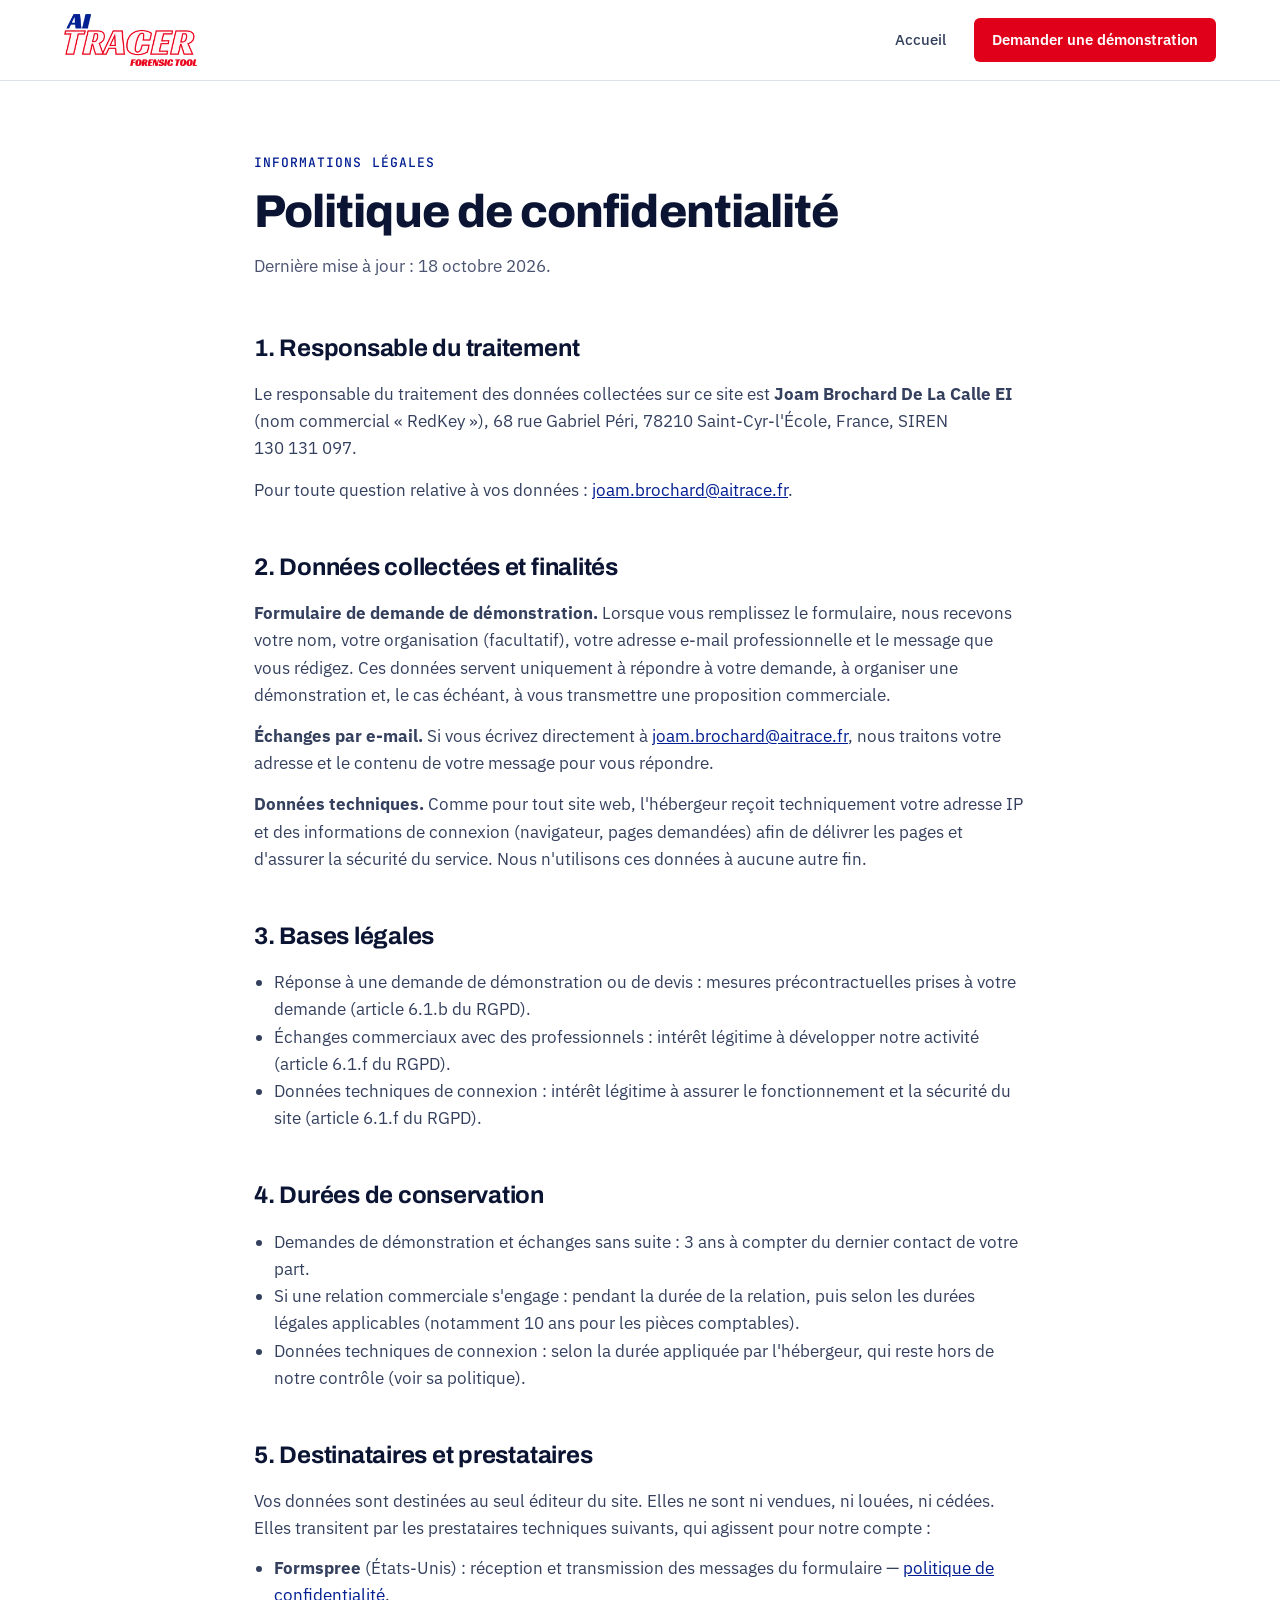
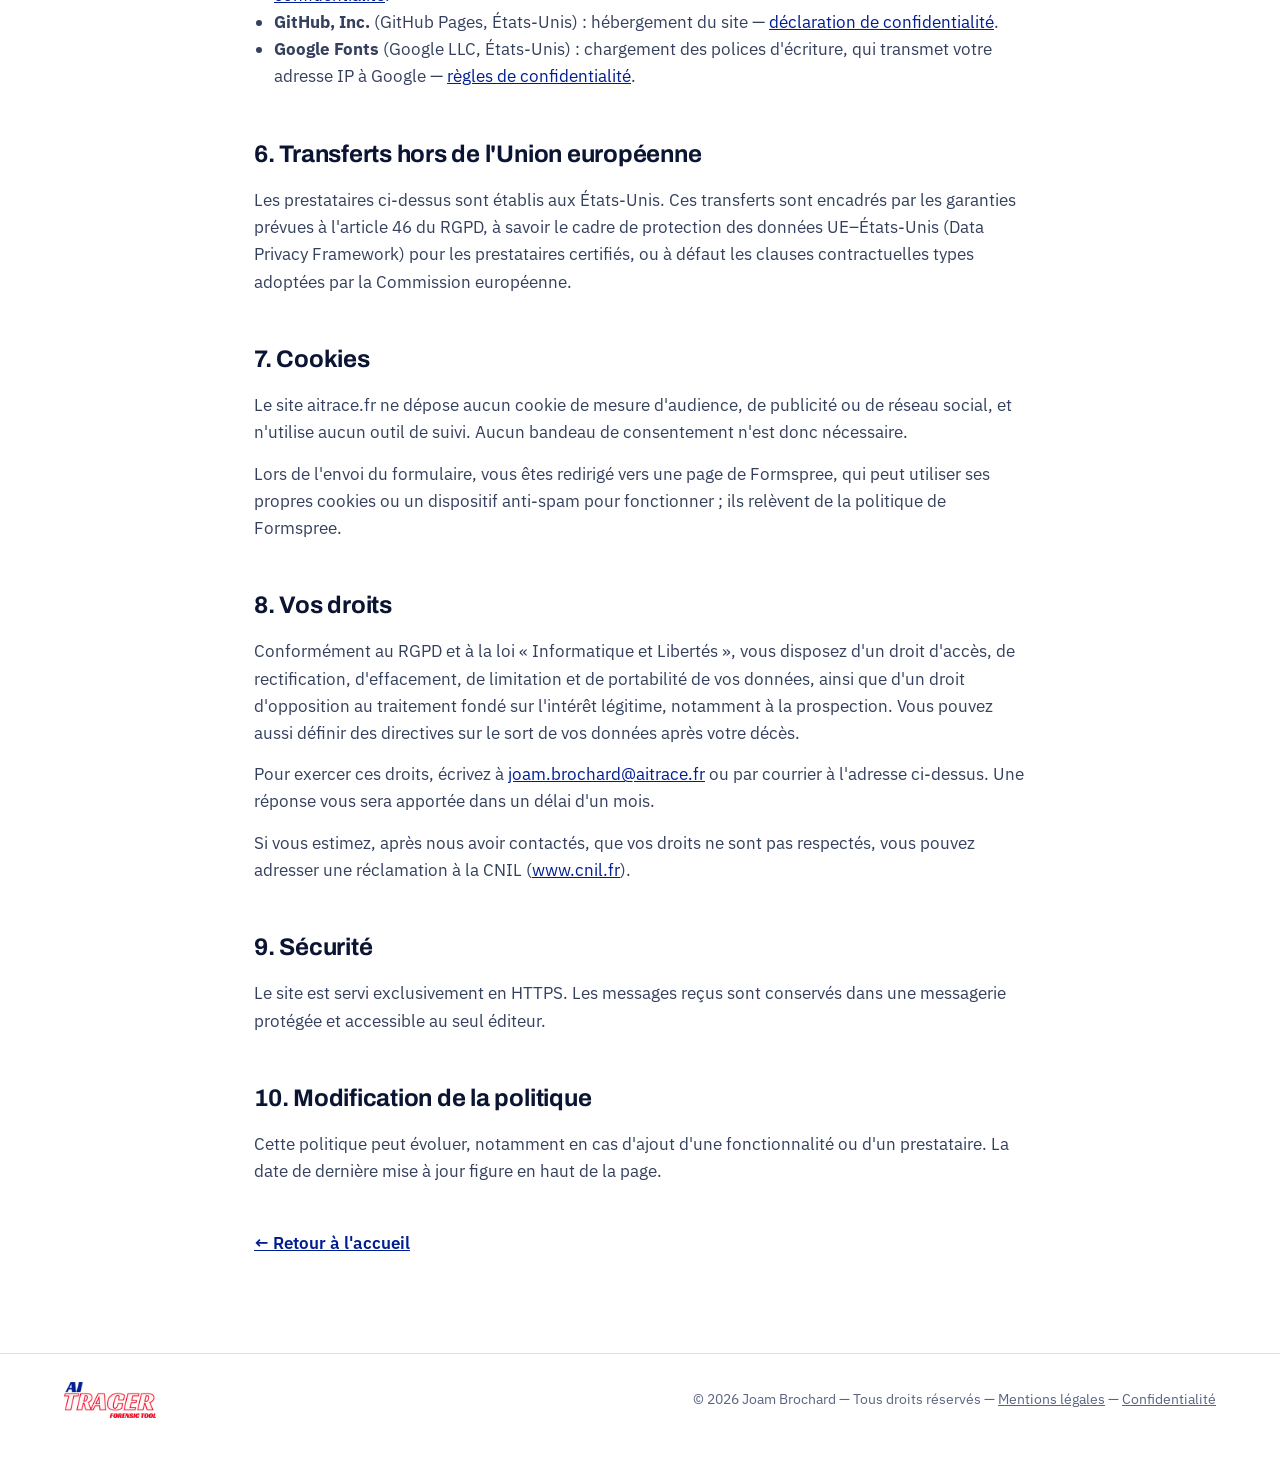
==== confidentialite.html @ ea72e315 "Ajout de la politique de confidentialité Co-Authored-By: Claude Opus 5.5 <noreply@anthropic.com>" ====
<!doctype html>
<html lang="fr">
<head>
    <meta charset="utf-8">
    <meta name="viewport" content="width=device-width, initial-scale=1">
    <title>Politique de confidentialité — AI Tracer</title>
    <meta name="description" content="Politique de confidentialité du site AI Tracer : données collectées, finalités, durées de conservation, prestataires et droits RGPD.">
    <meta name="author" content="Joam Brochard">
    <meta name="copyright" content="© 2026 Joam Brochard. Tous droits réservés.">
    <meta name="robots" content="index, follow">
    <link rel="icon" type="image/png" href="media/logo.png">
    <link rel="preconnect" href="https://fonts.googleapis.com">
    <link rel="preconnect" href="https://fonts.gstatic.com" crossorigin>
    <link href="https://fonts.googleapis.com/css2?family=Archivo:wght@600;700;800&family=IBM+Plex+Sans:wght@400;500;600&family=JetBrains+Mono:wght@400;500&display=swap" rel="stylesheet">
    <link rel="stylesheet" href="css/base.css">
</head>
<body>
<div style="width: 100%; min-height: 100vh; background: #FFFFFF; color: #0B1533; font-family: 'IBM Plex Sans', sans-serif; font-size: 17px; line-height: 1.6">

    <header style="border-bottom: 1px solid #DDE1EA; background: #FFFFFF">
        <div style="max-width: 1200px; margin: 0 auto; padding: 14px 24px; display: flex; flex-wrap: wrap; align-items: center; justify-content: space-between; gap: 16px">
            <a href="index.html" style="display: flex; align-items: center; text-decoration: none">
                <img src="media/logo.png" alt="AI Tracer — Forensic Tool" style="height: 52px; width: auto; display: block">
            </a>
            <nav aria-label="Navigation principale" style="display: flex; flex-wrap: wrap; align-items: center; gap: 28px; font-size: 15px">
                <a href="index.html" style="color: #34405E; text-decoration: none; font-weight: 500">Accueil</a>
                <a href="index.html#contact" style="background: #E0001A; color: #FFFFFF; text-decoration: none; font-weight: 600; padding: 10px 18px; border-radius: 6px; min-height: 44px; box-sizing: border-box; display: inline-flex; align-items: center">Demander une démonstration</a>
            </nav>
        </div>
    </header>

    <main style="max-width: 820px; margin: 0 auto; padding: 72px 24px 96px">
        <p style="margin: 0 0 14px; font-family: 'JetBrains Mono', monospace; font-size: 13px; letter-spacing: 0.08em; text-transform: uppercase; color: #001D91; font-weight: 500">Informations légales</p>
        <h1 style="margin: 0 0 16px; font-family: 'Archivo', sans-serif; font-size: clamp(32px, 6vw, 46px); line-height: 1.08; font-weight: 800; letter-spacing: -0.02em">Politique de confidentialité</h1>
        <p style="margin: 0 0 48px; color: #4A5370">Dernière mise à jour : 18 octobre 2026.</p>

        <section style="margin: 0 0 44px">
            <h2 style="margin: 0 0 14px; font-family: 'Archivo', sans-serif; font-weight: 700; font-size: 24px; letter-spacing: -0.01em">1. Responsable du traitement</h2>
            <p style="margin: 0 0 14px; color: #34405E">Le responsable du traitement des données collectées sur ce site est <strong>Joam Brochard De La Calle EI</strong> (nom commercial « RedKey »), 68 rue Gabriel Péri, 78210 Saint-Cyr-l'École, France, SIREN 130&nbsp;131&nbsp;097.</p>
            <p style="margin: 0; color: #34405E">Pour toute question relative à vos données : <a href="mailto:joam.brochard@aitrace.fr">joam.brochard@aitrace.fr</a>.</p>
        </section>

        <section style="margin: 0 0 44px">
            <h2 style="margin: 0 0 14px; font-family: 'Archivo', sans-serif; font-weight: 700; font-size: 24px; letter-spacing: -0.01em">2. Données collectées et finalités</h2>
            <p style="margin: 0 0 14px; color: #34405E"><strong>Formulaire de demande de démonstration.</strong> Lorsque vous remplissez le formulaire, nous recevons votre nom, votre organisation (facultatif), votre adresse e-mail professionnelle et le message que vous rédigez. Ces données servent uniquement à répondre à votre demande, à organiser une démonstration et, le cas échéant, à vous transmettre une proposition commerciale.</p>
            <p style="margin: 0 0 14px; color: #34405E"><strong>Échanges par e-mail.</strong> Si vous écrivez directement à <a href="mailto:joam.brochard@aitrace.fr">joam.brochard@aitrace.fr</a>, nous traitons votre adresse et le contenu de votre message pour vous répondre.</p>
            <p style="margin: 0; color: #34405E"><strong>Données techniques.</strong> Comme pour tout site web, l'hébergeur reçoit techniquement votre adresse IP et des informations de connexion (navigateur, pages demandées) afin de délivrer les pages et d'assurer la sécurité du service. Nous n'utilisons ces données à aucune autre fin.</p>
        </section>

        <section style="margin: 0 0 44px">
            <h2 style="margin: 0 0 14px; font-family: 'Archivo', sans-serif; font-weight: 700; font-size: 24px; letter-spacing: -0.01em">3. Bases légales</h2>
            <ul style="margin: 0; padding-left: 20px; color: #34405E">
                <li>Réponse à une demande de démonstration ou de devis : mesures précontractuelles prises à votre demande (article 6.1.b du RGPD).</li>
                <li>Échanges commerciaux avec des professionnels : intérêt légitime à développer notre activité (article 6.1.f du RGPD).</li>
                <li>Données techniques de connexion : intérêt légitime à assurer le fonctionnement et la sécurité du site (article 6.1.f du RGPD).</li>
            </ul>
        </section>

        <section style="margin: 0 0 44px">
            <h2 style="margin: 0 0 14px; font-family: 'Archivo', sans-serif; font-weight: 700; font-size: 24px; letter-spacing: -0.01em">4. Durées de conservation</h2>
            <ul style="margin: 0; padding-left: 20px; color: #34405E">
                <li>Demandes de démonstration et échanges sans suite : 3 ans à compter du dernier contact de votre part.</li>
                <li>Si une relation commerciale s'engage : pendant la durée de la relation, puis selon les durées légales applicables (notamment 10 ans pour les pièces comptables).</li>
                <li>Données techniques de connexion : selon la durée appliquée par l'hébergeur, qui reste hors de notre contrôle (voir sa politique).</li>
            </ul>
        </section>

        <section style="margin: 0 0 44px">
            <h2 style="margin: 0 0 14px; font-family: 'Archivo', sans-serif; font-weight: 700; font-size: 24px; letter-spacing: -0.01em">5. Destinataires et prestataires</h2>
            <p style="margin: 0; color: #34405E">Vos données sont destinées au seul éditeur du site. Elles ne sont ni vendues, ni louées, ni cédées. Elles transitent par les prestataires techniques suivants, qui agissent pour notre compte :</p>
            <ul style="margin: 12px 0 0; padding-left: 20px; color: #34405E">
                <li><strong>Formspree</strong> (États-Unis) : réception et transmission des messages du formulaire — <a href="https://formspree.io/legal/privacy-policy/" rel="noopener">politique de confidentialité</a>.</li>
                <li><strong>GitHub, Inc.</strong> (GitHub Pages, États-Unis) : hébergement du site — <a href="https://docs.github.com/fr/site-policy/privacy-policies/github-general-privacy-statement" rel="noopener">déclaration de confidentialité</a>.</li>
                <li><strong>Google Fonts</strong> (Google LLC, États-Unis) : chargement des polices d'écriture, qui transmet votre adresse IP à Google — <a href="https://policies.google.com/privacy?hl=fr" rel="noopener">règles de confidentialité</a>.</li>
            </ul>
        </section>

        <section style="margin: 0 0 44px">
            <h2 style="margin: 0 0 14px; font-family: 'Archivo', sans-serif; font-weight: 700; font-size: 24px; letter-spacing: -0.01em">6. Transferts hors de l'Union européenne</h2>
            <p style="margin: 0; color: #34405E">Les prestataires ci-dessus sont établis aux États-Unis. Ces transferts sont encadrés par les garanties prévues à l'article 46 du RGPD, à savoir le cadre de protection des données UE–États-Unis (Data Privacy Framework) pour les prestataires certifiés, ou à défaut les clauses contractuelles types adoptées par la Commission européenne.</p>
        </section>

        <section style="margin: 0 0 44px">
            <h2 style="margin: 0 0 14px; font-family: 'Archivo', sans-serif; font-weight: 700; font-size: 24px; letter-spacing: -0.01em">7. Cookies</h2>
            <p style="margin: 0 0 14px; color: #34405E">Le site aitrace.fr ne dépose aucun cookie de mesure d'audience, de publicité ou de réseau social, et n'utilise aucun outil de suivi. Aucun bandeau de consentement n'est donc nécessaire.</p>
            <p style="margin: 0; color: #34405E">Lors de l'envoi du formulaire, vous êtes redirigé vers une page de Formspree, qui peut utiliser ses propres cookies ou un dispositif anti-spam pour fonctionner ; ils relèvent de la politique de Formspree.</p>
        </section>

        <section style="margin: 0 0 44px">
            <h2 style="margin: 0 0 14px; font-family: 'Archivo', sans-serif; font-weight: 700; font-size: 24px; letter-spacing: -0.01em">8. Vos droits</h2>
            <p style="margin: 0 0 14px; color: #34405E">Conformément au RGPD et à la loi « Informatique et Libertés », vous disposez d'un droit d'accès, de rectification, d'effacement, de limitation et de portabilité de vos données, ainsi que d'un droit d'opposition au traitement fondé sur l'intérêt légitime, notamment à la prospection. Vous pouvez aussi définir des directives sur le sort de vos données après votre décès.</p>
            <p style="margin: 0 0 14px; color: #34405E">Pour exercer ces droits, écrivez à <a href="mailto:joam.brochard@aitrace.fr">joam.brochard@aitrace.fr</a> ou par courrier à l'adresse ci-dessus. Une réponse vous sera apportée dans un délai d'un mois.</p>
            <p style="margin: 0; color: #34405E">Si vous estimez, après nous avoir contactés, que vos droits ne sont pas respectés, vous pouvez adresser une réclamation à la CNIL (<a href="https://www.cnil.fr" rel="noopener">www.cnil.fr</a>).</p>
        </section>

        <section style="margin: 0 0 44px">
            <h2 style="margin: 0 0 14px; font-family: 'Archivo', sans-serif; font-weight: 700; font-size: 24px; letter-spacing: -0.01em">9. Sécurité</h2>
            <p style="margin: 0; color: #34405E">Le site est servi exclusivement en HTTPS. Les messages reçus sont conservés dans une messagerie protégée et accessible au seul éditeur.</p>
        </section>

        <section style="margin: 0 0 44px">
            <h2 style="margin: 0 0 14px; font-family: 'Archivo', sans-serif; font-weight: 700; font-size: 24px; letter-spacing: -0.01em">10. Modification de la politique</h2>
            <p style="margin: 0; color: #34405E">Cette politique peut évoluer, notamment en cas d'ajout d'une fonctionnalité ou d'un prestataire. La date de dernière mise à jour figure en haut de la page.</p>
        </section>

        <p style="margin: 40px 0 0"><a href="index.html" style="font-weight: 600">← Retour à l'accueil</a></p>
    </main>

    <footer style="border-top: 1px solid #DDE1EA">
        <div style="max-width: 1200px; margin: 0 auto; padding: 28px 24px 40px; display: flex; flex-wrap: wrap; align-items: center; justify-content: space-between; gap: 16px; font-size: 13.5px; color: #5A6380">
            <img src="media/logo.png" alt="AI Tracer" style="height: 36px; width: auto; display: block">
            <span>© 2026 Joam Brochard — Tous droits réservés — <a href="mentions-legales.html" style="color: #5A6380; text-decoration: underline">Mentions légales</a> — <a href="confidentialite.html" style="color: #5A6380; text-decoration: underline">Confidentialité</a></span>
        </div>
    </footer>

</div>
</body>
</html>
---- css/base.css ----
*,*::before,*::after{box-sizing:border-box}
html{scroll-behavior:smooth}
body{margin:0;background:#FFFFFF}
a{color:#001D91}a:hover{color:#E0001A}
:focus-visible{outline:3px solid #001D91;outline-offset:2px}
img{max-width:100%}
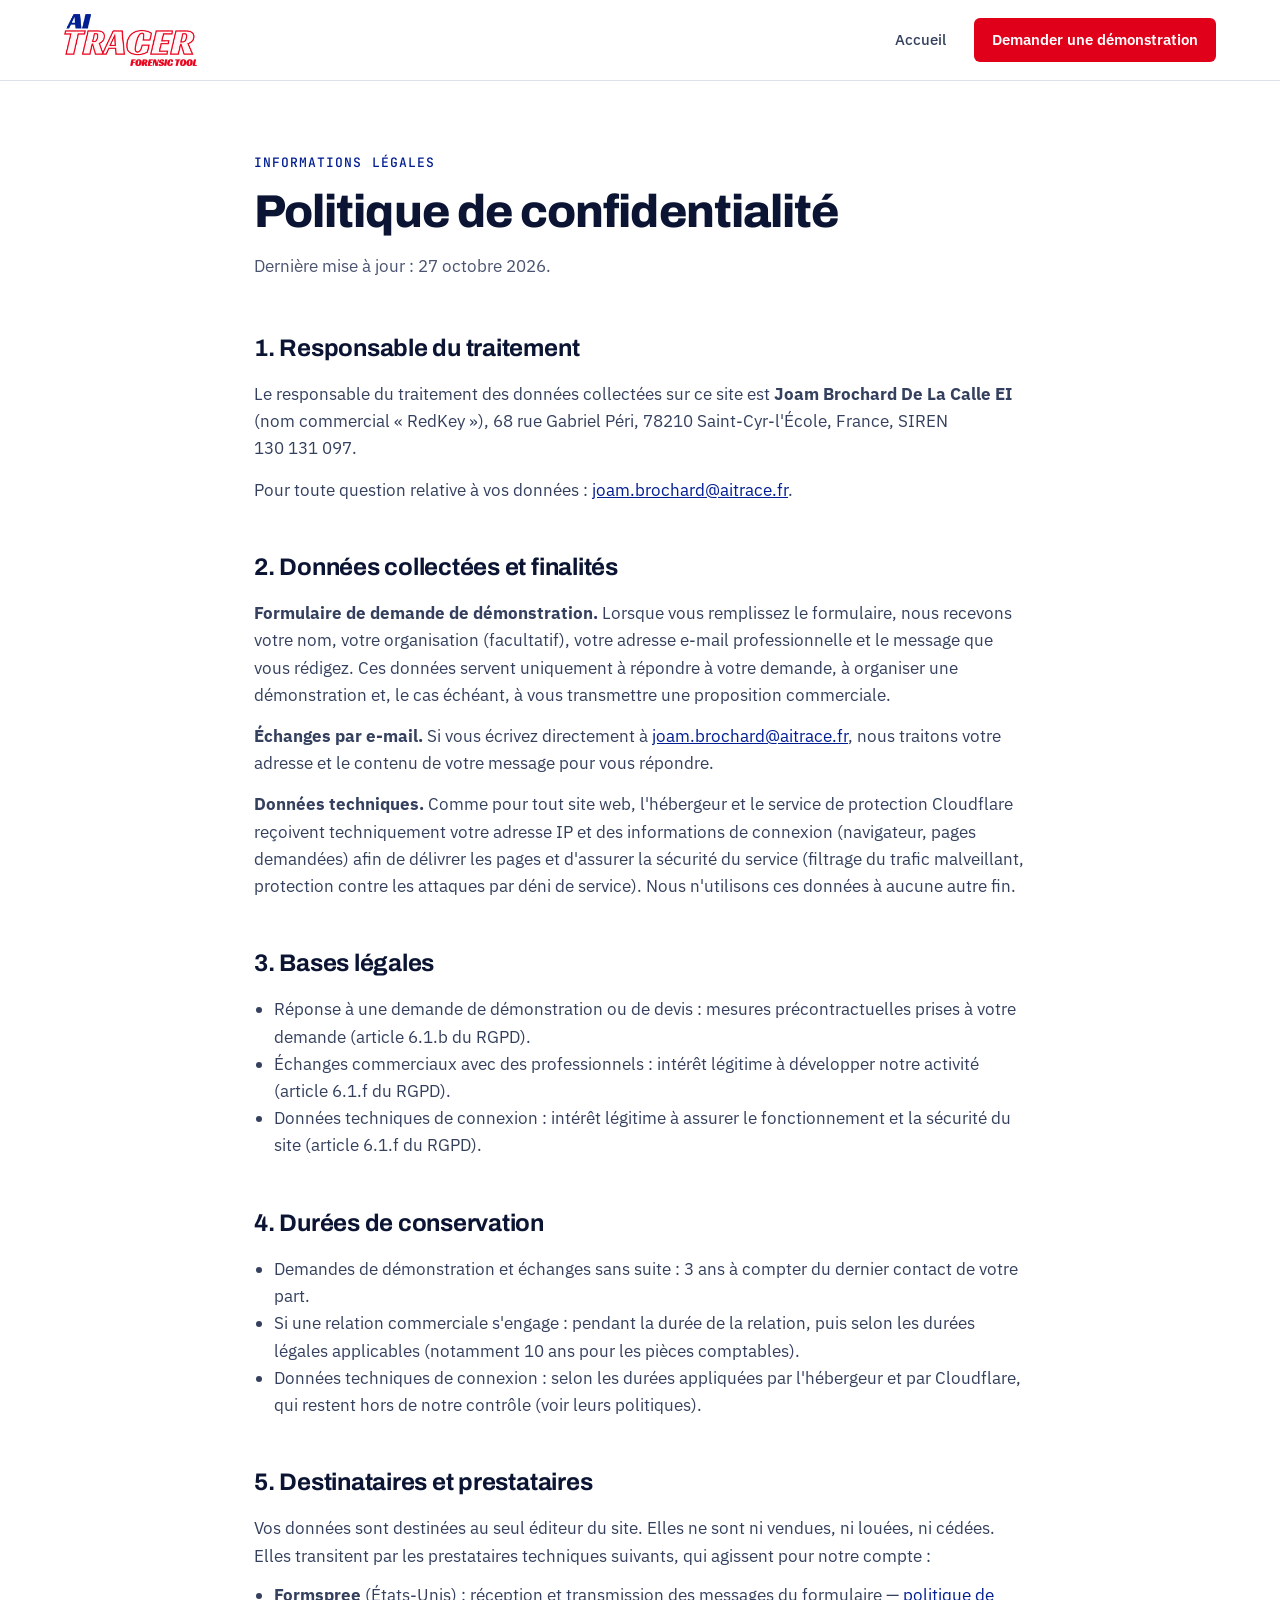
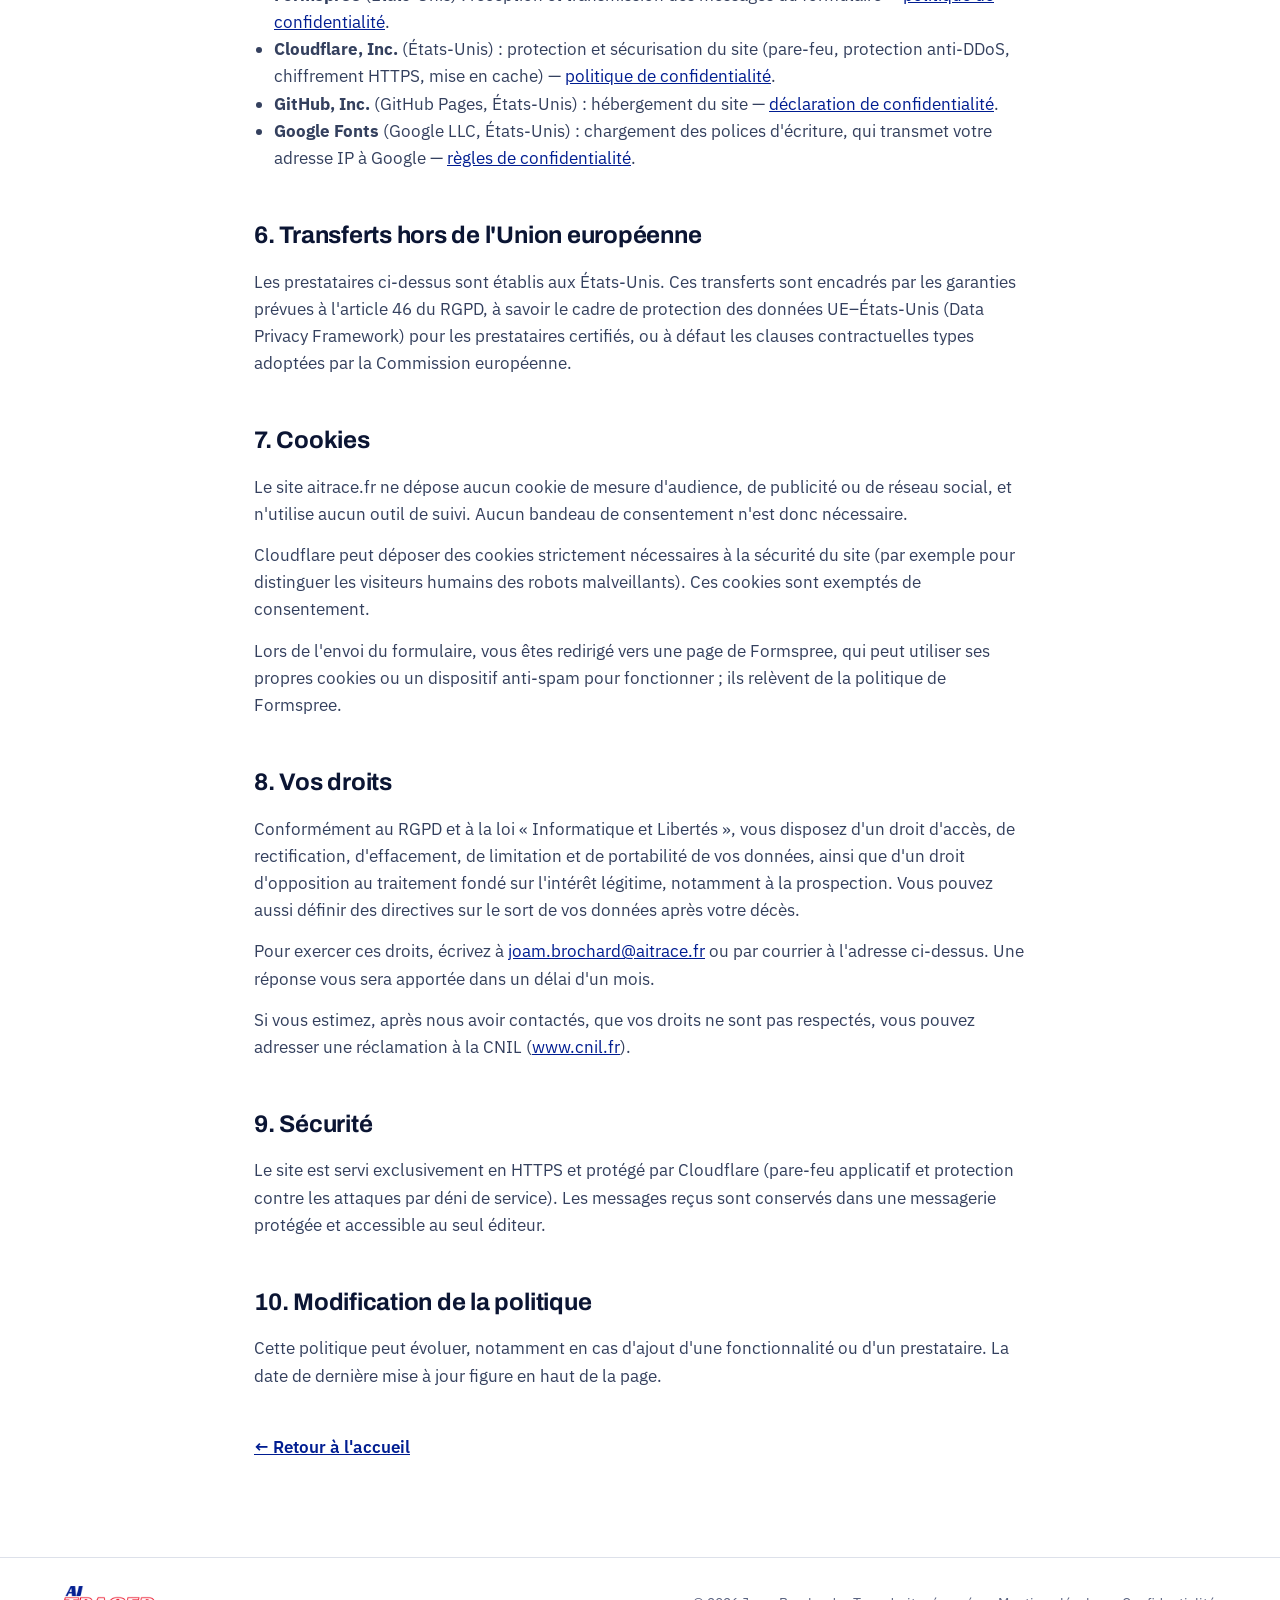
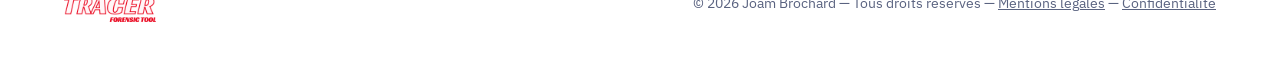
==== commit b041f912: "Mention de Cloudflare (protection et mesure d'audience) dans les pages légales" ====
--- a/confidentialite.html
+++ b/confidentialite.html
@@ -32,7 +32,7 @@
     <main style="max-width: 820px; margin: 0 auto; padding: 72px 24px 96px">
         <p style="margin: 0 0 14px; font-family: 'JetBrains Mono', monospace; font-size: 13px; letter-spacing: 0.08em; text-transform: uppercase; color: #001D91; font-weight: 500">Informations légales</p>
         <h1 style="margin: 0 0 16px; font-family: 'Archivo', sans-serif; font-size: clamp(32px, 6vw, 46px); line-height: 1.08; font-weight: 800; letter-spacing: -0.02em">Politique de confidentialité</h1>
-        <p style="margin: 0 0 48px; color: #4A5370">Dernière mise à jour : 18 octobre 2026.</p>
+        <p style="margin: 0 0 48px; color: #4A5370">Dernière mise à jour : 27 octobre 2026.</p>
 
         <section style="margin: 0 0 44px">
             <h2 style="margin: 0 0 14px; font-family: 'Archivo', sans-serif; font-weight: 700; font-size: 24px; letter-spacing: -0.01em">1. Responsable du traitement</h2>
@@ -44,7 +44,7 @@
             <h2 style="margin: 0 0 14px; font-family: 'Archivo', sans-serif; font-weight: 700; font-size: 24px; letter-spacing: -0.01em">2. Données collectées et finalités</h2>
             <p style="margin: 0 0 14px; color: #34405E"><strong>Formulaire de demande de démonstration.</strong> Lorsque vous remplissez le formulaire, nous recevons votre nom, votre organisation (facultatif), votre adresse e-mail professionnelle et le message que vous rédigez. Ces données servent uniquement à répondre à votre demande, à organiser une démonstration et, le cas échéant, à vous transmettre une proposition commerciale.</p>
             <p style="margin: 0 0 14px; color: #34405E"><strong>Échanges par e-mail.</strong> Si vous écrivez directement à <a href="mailto:joam.brochard@aitrace.fr">joam.brochard@aitrace.fr</a>, nous traitons votre adresse et le contenu de votre message pour vous répondre.</p>
-            <p style="margin: 0; color: #34405E"><strong>Données techniques.</strong> Comme pour tout site web, l'hébergeur reçoit techniquement votre adresse IP et des informations de connexion (navigateur, pages demandées) afin de délivrer les pages et d'assurer la sécurité du service. Nous n'utilisons ces données à aucune autre fin.</p>
+            <p style="margin: 0; color: #34405E"><strong>Données techniques.</strong> Comme pour tout site web, l'hébergeur et le service de protection Cloudflare reçoivent techniquement votre adresse IP et des informations de connexion (navigateur, pages demandées) afin de délivrer les pages et d'assurer la sécurité du service (filtrage du trafic malveillant, protection contre les attaques par déni de service). Nous n'utilisons ces données à aucune autre fin.</p>
         </section>
 
         <section style="margin: 0 0 44px">
@@ -61,7 +61,7 @@
             <ul style="margin: 0; padding-left: 20px; color: #34405E">
                 <li>Demandes de démonstration et échanges sans suite : 3 ans à compter du dernier contact de votre part.</li>
                 <li>Si une relation commerciale s'engage : pendant la durée de la relation, puis selon les durées légales applicables (notamment 10 ans pour les pièces comptables).</li>
-                <li>Données techniques de connexion : selon la durée appliquée par l'hébergeur, qui reste hors de notre contrôle (voir sa politique).</li>
+                <li>Données techniques de connexion : selon les durées appliquées par l'hébergeur et par Cloudflare, qui restent hors de notre contrôle (voir leurs politiques).</li>
             </ul>
         </section>
 
@@ -70,6 +70,7 @@
             <p style="margin: 0; color: #34405E">Vos données sont destinées au seul éditeur du site. Elles ne sont ni vendues, ni louées, ni cédées. Elles transitent par les prestataires techniques suivants, qui agissent pour notre compte :</p>
             <ul style="margin: 12px 0 0; padding-left: 20px; color: #34405E">
                 <li><strong>Formspree</strong> (États-Unis) : réception et transmission des messages du formulaire — <a href="https://formspree.io/legal/privacy-policy/" rel="noopener">politique de confidentialité</a>.</li>
+                <li><strong>Cloudflare, Inc.</strong> (États-Unis) : protection et sécurisation du site (pare-feu, protection anti-DDoS, chiffrement HTTPS, mise en cache) — <a href="https://www.cloudflare.com/fr-fr/privacypolicy/" rel="noopener">politique de confidentialité</a>.</li>
                 <li><strong>GitHub, Inc.</strong> (GitHub Pages, États-Unis) : hébergement du site — <a href="https://docs.github.com/fr/site-policy/privacy-policies/github-general-privacy-statement" rel="noopener">déclaration de confidentialité</a>.</li>
                 <li><strong>Google Fonts</strong> (Google LLC, États-Unis) : chargement des polices d'écriture, qui transmet votre adresse IP à Google — <a href="https://policies.google.com/privacy?hl=fr" rel="noopener">règles de confidentialité</a>.</li>
             </ul>
@@ -83,6 +84,7 @@
         <section style="margin: 0 0 44px">
             <h2 style="margin: 0 0 14px; font-family: 'Archivo', sans-serif; font-weight: 700; font-size: 24px; letter-spacing: -0.01em">7. Cookies</h2>
             <p style="margin: 0 0 14px; color: #34405E">Le site aitrace.fr ne dépose aucun cookie de mesure d'audience, de publicité ou de réseau social, et n'utilise aucun outil de suivi. Aucun bandeau de consentement n'est donc nécessaire.</p>
+            <p style="margin: 0 0 14px; color: #34405E">Cloudflare peut déposer des cookies strictement nécessaires à la sécurité du site (par exemple pour distinguer les visiteurs humains des robots malveillants). Ces cookies sont exemptés de consentement.</p>
             <p style="margin: 0; color: #34405E">Lors de l'envoi du formulaire, vous êtes redirigé vers une page de Formspree, qui peut utiliser ses propres cookies ou un dispositif anti-spam pour fonctionner ; ils relèvent de la politique de Formspree.</p>
         </section>
 
@@ -95,7 +97,7 @@
 
         <section style="margin: 0 0 44px">
             <h2 style="margin: 0 0 14px; font-family: 'Archivo', sans-serif; font-weight: 700; font-size: 24px; letter-spacing: -0.01em">9. Sécurité</h2>
-            <p style="margin: 0; color: #34405E">Le site est servi exclusivement en HTTPS. Les messages reçus sont conservés dans une messagerie protégée et accessible au seul éditeur.</p>
+            <p style="margin: 0; color: #34405E">Le site est servi exclusivement en HTTPS et protégé par Cloudflare (pare-feu applicatif et protection contre les attaques par déni de service). Les messages reçus sont conservés dans une messagerie protégée et accessible au seul éditeur.</p>
         </section>
 
         <section style="margin: 0 0 44px">
